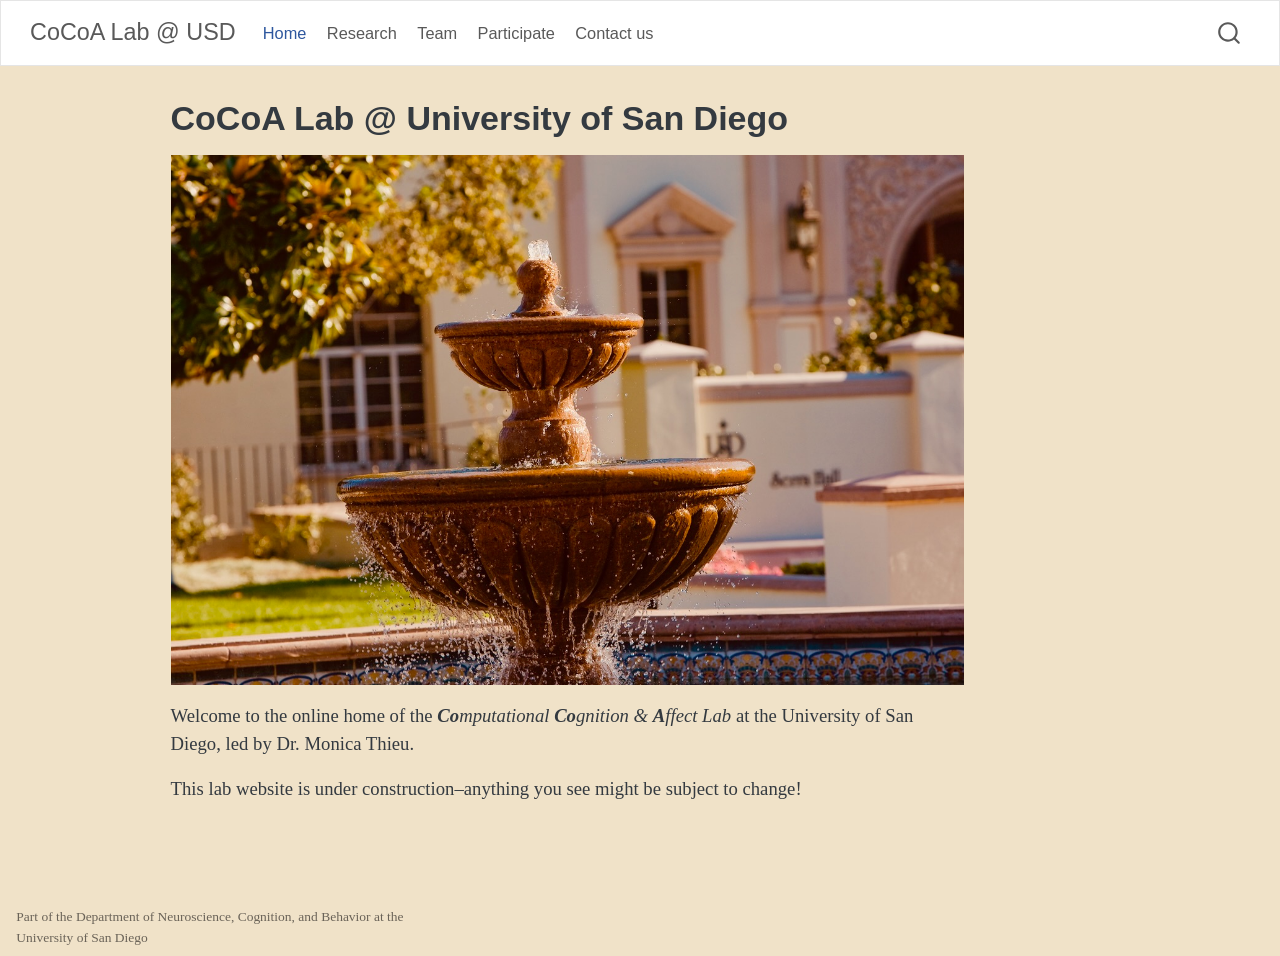
==== index.html @ 2b6c4a7b "Built site for gh-pages" ====
<!DOCTYPE html>
<html xmlns="http://www.w3.org/1999/xhtml" lang="en" xml:lang="en"><head>

<meta charset="utf-8">
<meta name="generator" content="quarto-1.6.42">

<meta name="viewport" content="width=device-width, initial-scale=1.0, user-scalable=yes">


<title>CoCoA Lab @ University of San Diego – CoCoA Lab @ USD</title>
<style>
code{white-space: pre-wrap;}
span.smallcaps{font-variant: small-caps;}
div.columns{display: flex; gap: min(4vw, 1.5em);}
div.column{flex: auto; overflow-x: auto;}
div.hanging-indent{margin-left: 1.5em; text-indent: -1.5em;}
ul.task-list{list-style: none;}
ul.task-list li input[type="checkbox"] {
  width: 0.8em;
  margin: 0 0.8em 0.2em -1em; /* quarto-specific, see https://github.com/quarto-dev/quarto-cli/issues/4556 */ 
  vertical-align: middle;
}
</style>


<script src="site_libs/quarto-nav/quarto-nav.js"></script>
<script src="site_libs/quarto-nav/headroom.min.js"></script>
<script src="site_libs/clipboard/clipboard.min.js"></script>
<script src="site_libs/quarto-search/autocomplete.umd.js"></script>
<script src="site_libs/quarto-search/fuse.min.js"></script>
<script src="site_libs/quarto-search/quarto-search.js"></script>
<meta name="quarto:offset" content="./">
<script src="site_libs/quarto-html/quarto.js"></script>
<script src="site_libs/quarto-html/popper.min.js"></script>
<script src="site_libs/quarto-html/tippy.umd.min.js"></script>
<script src="site_libs/quarto-html/anchor.min.js"></script>
<link href="site_libs/quarto-html/tippy.css" rel="stylesheet">
<link href="site_libs/quarto-html/quarto-syntax-highlighting-2f5df379a58b258e96c21c0638c20c03.css" rel="stylesheet" id="quarto-text-highlighting-styles">
<script src="site_libs/bootstrap/bootstrap.min.js"></script>
<link href="site_libs/bootstrap/bootstrap-icons.css" rel="stylesheet">
<link href="site_libs/bootstrap/bootstrap-fecd512067ba135b02b8ab2ca2251ede.min.css" rel="stylesheet" append-hash="true" id="quarto-bootstrap" data-mode="light">
<script id="quarto-search-options" type="application/json">{
  "location": "navbar",
  "copy-button": false,
  "collapse-after": 3,
  "panel-placement": "end",
  "type": "overlay",
  "limit": 50,
  "keyboard-shortcut": [
    "f",
    "/",
    "s"
  ],
  "show-item-context": false,
  "language": {
    "search-no-results-text": "No results",
    "search-matching-documents-text": "matching documents",
    "search-copy-link-title": "Copy link to search",
    "search-hide-matches-text": "Hide additional matches",
    "search-more-match-text": "more match in this document",
    "search-more-matches-text": "more matches in this document",
    "search-clear-button-title": "Clear",
    "search-text-placeholder": "",
    "search-detached-cancel-button-title": "Cancel",
    "search-submit-button-title": "Submit",
    "search-label": "Search"
  }
}</script>


<link rel="stylesheet" href="styles.css">
</head>

<body class="nav-fixed">

<div id="quarto-search-results"></div>
  <header id="quarto-header" class="headroom fixed-top">
    <nav class="navbar navbar-expand-lg " data-bs-theme="dark">
      <div class="navbar-container container-fluid">
      <div class="navbar-brand-container mx-auto">
    <a class="navbar-brand" href="./index.html">
    <span class="navbar-title">CoCoA Lab @ USD</span>
    </a>
  </div>
            <div id="quarto-search" class="" title="Search"></div>
          <button class="navbar-toggler" type="button" data-bs-toggle="collapse" data-bs-target="#navbarCollapse" aria-controls="navbarCollapse" role="menu" aria-expanded="false" aria-label="Toggle navigation" onclick="if (window.quartoToggleHeadroom) { window.quartoToggleHeadroom(); }">
  <span class="navbar-toggler-icon"></span>
</button>
          <div class="collapse navbar-collapse" id="navbarCollapse">
            <ul class="navbar-nav navbar-nav-scroll me-auto">
  <li class="nav-item">
    <a class="nav-link active" href="./index.html" aria-current="page"> 
<span class="menu-text">Home</span></a>
  </li>  
  <li class="nav-item">
    <a class="nav-link" href="./research.html"> 
<span class="menu-text">Research</span></a>
  </li>  
  <li class="nav-item">
    <a class="nav-link" href="./team.html"> 
<span class="menu-text">Team</span></a>
  </li>  
  <li class="nav-item">
    <a class="nav-link" href="./participate.html"> 
<span class="menu-text">Participate</span></a>
  </li>  
  <li class="nav-item">
    <a class="nav-link" href="./contact.html"> 
<span class="menu-text">Contact us</span></a>
  </li>  
</ul>
          </div> <!-- /navcollapse -->
            <div class="quarto-navbar-tools">
</div>
      </div> <!-- /container-fluid -->
    </nav>
</header>
<!-- content -->
<div id="quarto-content" class="quarto-container page-columns page-rows-contents page-layout-article page-navbar">
<!-- sidebar -->
<!-- margin-sidebar -->
    <div id="quarto-margin-sidebar" class="sidebar margin-sidebar zindex-bottom">
        
    </div>
<!-- main -->
<main class="content" id="quarto-document-content">

<header id="title-block-header" class="quarto-title-block default">
<div class="quarto-title">
<h1 class="title">CoCoA Lab @ University of San Diego</h1>
</div>



<div class="quarto-title-meta">

    
  
    
  </div>
  


</header>


<p><img src="FJG-USD-2167.jpeg" class="img-fluid"></p>
<p>Welcome to the online home of the <em><strong>Co</strong>mputational <strong>Co</strong>gnition &amp; <strong>A</strong>ffect Lab</em> at the University of San Diego, led by Dr.&nbsp;Monica Thieu.</p>
<p>This lab website is under construction–anything you see might be subject to change!</p>



</main> <!-- /main -->
<script id="quarto-html-after-body" type="application/javascript">
window.document.addEventListener("DOMContentLoaded", function (event) {
  const toggleBodyColorMode = (bsSheetEl) => {
    const mode = bsSheetEl.getAttribute("data-mode");
    const bodyEl = window.document.querySelector("body");
    if (mode === "dark") {
      bodyEl.classList.add("quarto-dark");
      bodyEl.classList.remove("quarto-light");
    } else {
      bodyEl.classList.add("quarto-light");
      bodyEl.classList.remove("quarto-dark");
    }
  }
  const toggleBodyColorPrimary = () => {
    const bsSheetEl = window.document.querySelector("link#quarto-bootstrap");
    if (bsSheetEl) {
      toggleBodyColorMode(bsSheetEl);
    }
  }
  toggleBodyColorPrimary();  
  const icon = "";
  const anchorJS = new window.AnchorJS();
  anchorJS.options = {
    placement: 'right',
    icon: icon
  };
  anchorJS.add('.anchored');
  const isCodeAnnotation = (el) => {
    for (const clz of el.classList) {
      if (clz.startsWith('code-annotation-')) {                     
        return true;
      }
    }
    return false;
  }
  const onCopySuccess = function(e) {
    // button target
    const button = e.trigger;
    // don't keep focus
    button.blur();
    // flash "checked"
    button.classList.add('code-copy-button-checked');
    var currentTitle = button.getAttribute("title");
    button.setAttribute("title", "Copied!");
    let tooltip;
    if (window.bootstrap) {
      button.setAttribute("data-bs-toggle", "tooltip");
      button.setAttribute("data-bs-placement", "left");
      button.setAttribute("data-bs-title", "Copied!");
      tooltip = new bootstrap.Tooltip(button, 
        { trigger: "manual", 
          customClass: "code-copy-button-tooltip",
          offset: [0, -8]});
      tooltip.show();    
    }
    setTimeout(function() {
      if (tooltip) {
        tooltip.hide();
        button.removeAttribute("data-bs-title");
        button.removeAttribute("data-bs-toggle");
        button.removeAttribute("data-bs-placement");
      }
      button.setAttribute("title", currentTitle);
      button.classList.remove('code-copy-button-checked');
    }, 1000);
    // clear code selection
    e.clearSelection();
  }
  const getTextToCopy = function(trigger) {
      const codeEl = trigger.previousElementSibling.cloneNode(true);
      for (const childEl of codeEl.children) {
        if (isCodeAnnotation(childEl)) {
          childEl.remove();
        }
      }
      return codeEl.innerText;
  }
  const clipboard = new window.ClipboardJS('.code-copy-button:not([data-in-quarto-modal])', {
    text: getTextToCopy
  });
  clipboard.on('success', onCopySuccess);
  if (window.document.getElementById('quarto-embedded-source-code-modal')) {
    const clipboardModal = new window.ClipboardJS('.code-copy-button[data-in-quarto-modal]', {
      text: getTextToCopy,
      container: window.document.getElementById('quarto-embedded-source-code-modal')
    });
    clipboardModal.on('success', onCopySuccess);
  }
    var localhostRegex = new RegExp(/^(?:http|https):\/\/localhost\:?[0-9]*\//);
    var mailtoRegex = new RegExp(/^mailto:/);
      var filterRegex = new RegExp('/' + window.location.host + '/');
    var isInternal = (href) => {
        return filterRegex.test(href) || localhostRegex.test(href) || mailtoRegex.test(href);
    }
    // Inspect non-navigation links and adorn them if external
 	var links = window.document.querySelectorAll('a[href]:not(.nav-link):not(.navbar-brand):not(.toc-action):not(.sidebar-link):not(.sidebar-item-toggle):not(.pagination-link):not(.no-external):not([aria-hidden]):not(.dropdown-item):not(.quarto-navigation-tool):not(.about-link)');
    for (var i=0; i<links.length; i++) {
      const link = links[i];
      if (!isInternal(link.href)) {
        // undo the damage that might have been done by quarto-nav.js in the case of
        // links that we want to consider external
        if (link.dataset.originalHref !== undefined) {
          link.href = link.dataset.originalHref;
        }
      }
    }
  function tippyHover(el, contentFn, onTriggerFn, onUntriggerFn) {
    const config = {
      allowHTML: true,
      maxWidth: 500,
      delay: 100,
      arrow: false,
      appendTo: function(el) {
          return el.parentElement;
      },
      interactive: true,
      interactiveBorder: 10,
      theme: 'quarto',
      placement: 'bottom-start',
    };
    if (contentFn) {
      config.content = contentFn;
    }
    if (onTriggerFn) {
      config.onTrigger = onTriggerFn;
    }
    if (onUntriggerFn) {
      config.onUntrigger = onUntriggerFn;
    }
    window.tippy(el, config); 
  }
  const noterefs = window.document.querySelectorAll('a[role="doc-noteref"]');
  for (var i=0; i<noterefs.length; i++) {
    const ref = noterefs[i];
    tippyHover(ref, function() {
      // use id or data attribute instead here
      let href = ref.getAttribute('data-footnote-href') || ref.getAttribute('href');
      try { href = new URL(href).hash; } catch {}
      const id = href.replace(/^#\/?/, "");
      const note = window.document.getElementById(id);
      if (note) {
        return note.innerHTML;
      } else {
        return "";
      }
    });
  }
  const xrefs = window.document.querySelectorAll('a.quarto-xref');
  const processXRef = (id, note) => {
    // Strip column container classes
    const stripColumnClz = (el) => {
      el.classList.remove("page-full", "page-columns");
      if (el.children) {
        for (const child of el.children) {
          stripColumnClz(child);
        }
      }
    }
    stripColumnClz(note)
    if (id === null || id.startsWith('sec-')) {
      // Special case sections, only their first couple elements
      const container = document.createElement("div");
      if (note.children && note.children.length > 2) {
        container.appendChild(note.children[0].cloneNode(true));
        for (let i = 1; i < note.children.length; i++) {
          const child = note.children[i];
          if (child.tagName === "P" && child.innerText === "") {
            continue;
          } else {
            container.appendChild(child.cloneNode(true));
            break;
          }
        }
        if (window.Quarto?.typesetMath) {
          window.Quarto.typesetMath(container);
        }
        return container.innerHTML
      } else {
        if (window.Quarto?.typesetMath) {
          window.Quarto.typesetMath(note);
        }
        return note.innerHTML;
      }
    } else {
      // Remove any anchor links if they are present
      const anchorLink = note.querySelector('a.anchorjs-link');
      if (anchorLink) {
        anchorLink.remove();
      }
      if (window.Quarto?.typesetMath) {
        window.Quarto.typesetMath(note);
      }
      if (note.classList.contains("callout")) {
        return note.outerHTML;
      } else {
        return note.innerHTML;
      }
    }
  }
  for (var i=0; i<xrefs.length; i++) {
    const xref = xrefs[i];
    tippyHover(xref, undefined, function(instance) {
      instance.disable();
      let url = xref.getAttribute('href');
      let hash = undefined; 
      if (url.startsWith('#')) {
        hash = url;
      } else {
        try { hash = new URL(url).hash; } catch {}
      }
      if (hash) {
        const id = hash.replace(/^#\/?/, "");
        const note = window.document.getElementById(id);
        if (note !== null) {
          try {
            const html = processXRef(id, note.cloneNode(true));
            instance.setContent(html);
          } finally {
            instance.enable();
            instance.show();
          }
        } else {
          // See if we can fetch this
          fetch(url.split('#')[0])
          .then(res => res.text())
          .then(html => {
            const parser = new DOMParser();
            const htmlDoc = parser.parseFromString(html, "text/html");
            const note = htmlDoc.getElementById(id);
            if (note !== null) {
              const html = processXRef(id, note);
              instance.setContent(html);
            } 
          }).finally(() => {
            instance.enable();
            instance.show();
          });
        }
      } else {
        // See if we can fetch a full url (with no hash to target)
        // This is a special case and we should probably do some content thinning / targeting
        fetch(url)
        .then(res => res.text())
        .then(html => {
          const parser = new DOMParser();
          const htmlDoc = parser.parseFromString(html, "text/html");
          const note = htmlDoc.querySelector('main.content');
          if (note !== null) {
            // This should only happen for chapter cross references
            // (since there is no id in the URL)
            // remove the first header
            if (note.children.length > 0 && note.children[0].tagName === "HEADER") {
              note.children[0].remove();
            }
            const html = processXRef(null, note);
            instance.setContent(html);
          } 
        }).finally(() => {
          instance.enable();
          instance.show();
        });
      }
    }, function(instance) {
    });
  }
      let selectedAnnoteEl;
      const selectorForAnnotation = ( cell, annotation) => {
        let cellAttr = 'data-code-cell="' + cell + '"';
        let lineAttr = 'data-code-annotation="' +  annotation + '"';
        const selector = 'span[' + cellAttr + '][' + lineAttr + ']';
        return selector;
      }
      const selectCodeLines = (annoteEl) => {
        const doc = window.document;
        const targetCell = annoteEl.getAttribute("data-target-cell");
        const targetAnnotation = annoteEl.getAttribute("data-target-annotation");
        const annoteSpan = window.document.querySelector(selectorForAnnotation(targetCell, targetAnnotation));
        const lines = annoteSpan.getAttribute("data-code-lines").split(",");
        const lineIds = lines.map((line) => {
          return targetCell + "-" + line;
        })
        let top = null;
        let height = null;
        let parent = null;
        if (lineIds.length > 0) {
            //compute the position of the single el (top and bottom and make a div)
            const el = window.document.getElementById(lineIds[0]);
            top = el.offsetTop;
            height = el.offsetHeight;
            parent = el.parentElement.parentElement;
          if (lineIds.length > 1) {
            const lastEl = window.document.getElementById(lineIds[lineIds.length - 1]);
            const bottom = lastEl.offsetTop + lastEl.offsetHeight;
            height = bottom - top;
          }
          if (top !== null && height !== null && parent !== null) {
            // cook up a div (if necessary) and position it 
            let div = window.document.getElementById("code-annotation-line-highlight");
            if (div === null) {
              div = window.document.createElement("div");
              div.setAttribute("id", "code-annotation-line-highlight");
              div.style.position = 'absolute';
              parent.appendChild(div);
            }
            div.style.top = top - 2 + "px";
            div.style.height = height + 4 + "px";
            div.style.left = 0;
            let gutterDiv = window.document.getElementById("code-annotation-line-highlight-gutter");
            if (gutterDiv === null) {
              gutterDiv = window.document.createElement("div");
              gutterDiv.setAttribute("id", "code-annotation-line-highlight-gutter");
              gutterDiv.style.position = 'absolute';
              const codeCell = window.document.getElementById(targetCell);
              const gutter = codeCell.querySelector('.code-annotation-gutter');
              gutter.appendChild(gutterDiv);
            }
            gutterDiv.style.top = top - 2 + "px";
            gutterDiv.style.height = height + 4 + "px";
          }
          selectedAnnoteEl = annoteEl;
        }
      };
      const unselectCodeLines = () => {
        const elementsIds = ["code-annotation-line-highlight", "code-annotation-line-highlight-gutter"];
        elementsIds.forEach((elId) => {
          const div = window.document.getElementById(elId);
          if (div) {
            div.remove();
          }
        });
        selectedAnnoteEl = undefined;
      };
        // Handle positioning of the toggle
    window.addEventListener(
      "resize",
      throttle(() => {
        elRect = undefined;
        if (selectedAnnoteEl) {
          selectCodeLines(selectedAnnoteEl);
        }
      }, 10)
    );
    function throttle(fn, ms) {
    let throttle = false;
    let timer;
      return (...args) => {
        if(!throttle) { // first call gets through
            fn.apply(this, args);
            throttle = true;
        } else { // all the others get throttled
            if(timer) clearTimeout(timer); // cancel #2
            timer = setTimeout(() => {
              fn.apply(this, args);
              timer = throttle = false;
            }, ms);
        }
      };
    }
      // Attach click handler to the DT
      const annoteDls = window.document.querySelectorAll('dt[data-target-cell]');
      for (const annoteDlNode of annoteDls) {
        annoteDlNode.addEventListener('click', (event) => {
          const clickedEl = event.target;
          if (clickedEl !== selectedAnnoteEl) {
            unselectCodeLines();
            const activeEl = window.document.querySelector('dt[data-target-cell].code-annotation-active');
            if (activeEl) {
              activeEl.classList.remove('code-annotation-active');
            }
            selectCodeLines(clickedEl);
            clickedEl.classList.add('code-annotation-active');
          } else {
            // Unselect the line
            unselectCodeLines();
            clickedEl.classList.remove('code-annotation-active');
          }
        });
      }
  const findCites = (el) => {
    const parentEl = el.parentElement;
    if (parentEl) {
      const cites = parentEl.dataset.cites;
      if (cites) {
        return {
          el,
          cites: cites.split(' ')
        };
      } else {
        return findCites(el.parentElement)
      }
    } else {
      return undefined;
    }
  };
  var bibliorefs = window.document.querySelectorAll('a[role="doc-biblioref"]');
  for (var i=0; i<bibliorefs.length; i++) {
    const ref = bibliorefs[i];
    const citeInfo = findCites(ref);
    if (citeInfo) {
      tippyHover(citeInfo.el, function() {
        var popup = window.document.createElement('div');
        citeInfo.cites.forEach(function(cite) {
          var citeDiv = window.document.createElement('div');
          citeDiv.classList.add('hanging-indent');
          citeDiv.classList.add('csl-entry');
          var biblioDiv = window.document.getElementById('ref-' + cite);
          if (biblioDiv) {
            citeDiv.innerHTML = biblioDiv.innerHTML;
          }
          popup.appendChild(citeDiv);
        });
        return popup.innerHTML;
      });
    }
  }
});
</script>
</div> <!-- /content -->
<footer class="footer">
  <div class="nav-footer">
    <div class="nav-footer-left">
<p>Part of the Department of Neuroscience, Cognition, and Behavior at the University of San Diego</p>
</div>   
    <div class="nav-footer-center">
      &nbsp;
    </div>
    <div class="nav-footer-right">
      &nbsp;
    </div>
  </div>
</footer>




</body></html>
---- site_libs/quarto-html/tippy.css ----
.tippy-box[data-animation=fade][data-state=hidden]{opacity:0}[data-tippy-root]{max-width:calc(100vw - 10px)}.tippy-box{position:relative;background-color:#333;color:#fff;border-radius:4px;font-size:14px;line-height:1.4;white-space:normal;outline:0;transition-property:transform,visibility,opacity}.tippy-box[data-placement^=top]>.tippy-arrow{bottom:0}.tippy-box[data-placement^=top]>.tippy-arrow:before{bottom:-7px;left:0;border-width:8px 8px 0;border-top-color:initial;transform-origin:center top}.tippy-box[data-placement^=bottom]>.tippy-arrow{top:0}.tippy-box[data-placement^=bottom]>.tippy-arrow:before{top:-7px;left:0;border-width:0 8px 8px;border-bottom-color:initial;transform-origin:center bottom}.tippy-box[data-placement^=left]>.tippy-arrow{right:0}.tippy-box[data-placement^=left]>.tippy-arrow:before{border-width:8px 0 8px 8px;border-left-color:initial;right:-7px;transform-origin:center left}.tippy-box[data-placement^=right]>.tippy-arrow{left:0}.tippy-box[data-placement^=right]>.tippy-arrow:before{left:-7px;border-width:8px 8px 8px 0;border-right-color:initial;transform-origin:center right}.tippy-box[data-inertia][data-state=visible]{transition-timing-function:cubic-bezier(.54,1.5,.38,1.11)}.tippy-arrow{width:16px;height:16px;color:#333}.tippy-arrow:before{content:"";position:absolute;border-color:transparent;border-style:solid}.tippy-content{position:relative;padding:5px 9px;z-index:1}
---- site_libs/quarto-html/quarto-syntax-highlighting-2f5df379a58b258e96c21c0638c20c03.css ----
/* quarto syntax highlight colors */
:root {
  --quarto-hl-ot-color: #003B4F;
  --quarto-hl-at-color: #657422;
  --quarto-hl-ss-color: #20794D;
  --quarto-hl-an-color: #5E5E5E;
  --quarto-hl-fu-color: #4758AB;
  --quarto-hl-st-color: #20794D;
  --quarto-hl-cf-color: #003B4F;
  --quarto-hl-op-color: #5E5E5E;
  --quarto-hl-er-color: #AD0000;
  --quarto-hl-bn-color: #AD0000;
  --quarto-hl-al-color: #AD0000;
  --quarto-hl-va-color: #111111;
  --quarto-hl-bu-color: inherit;
  --quarto-hl-ex-color: inherit;
  --quarto-hl-pp-color: #AD0000;
  --quarto-hl-in-color: #5E5E5E;
  --quarto-hl-vs-color: #20794D;
  --quarto-hl-wa-color: #5E5E5E;
  --quarto-hl-do-color: #5E5E5E;
  --quarto-hl-im-color: #00769E;
  --quarto-hl-ch-color: #20794D;
  --quarto-hl-dt-color: #AD0000;
  --quarto-hl-fl-color: #AD0000;
  --quarto-hl-co-color: #5E5E5E;
  --quarto-hl-cv-color: #5E5E5E;
  --quarto-hl-cn-color: #8f5902;
  --quarto-hl-sc-color: #5E5E5E;
  --quarto-hl-dv-color: #AD0000;
  --quarto-hl-kw-color: #003B4F;
}

/* other quarto variables */
:root {
  --quarto-font-monospace: SFMono-Regular, Menlo, Monaco, Consolas, "Liberation Mono", "Courier New", monospace;
}

pre > code.sourceCode > span {
  color: #003B4F;
}

code span {
  color: #003B4F;
}

code.sourceCode > span {
  color: #003B4F;
}

div.sourceCode,
div.sourceCode pre.sourceCode {
  color: #003B4F;
}

code span.ot {
  color: #003B4F;
  font-style: inherit;
}

code span.at {
  color: #657422;
  font-style: inherit;
}

code span.ss {
  color: #20794D;
  font-style: inherit;
}

code span.an {
  color: #5E5E5E;
  font-style: inherit;
}

code span.fu {
  color: #4758AB;
  font-style: inherit;
}

code span.st {
  color: #20794D;
  font-style: inherit;
}

code span.cf {
  color: #003B4F;
  font-weight: bold;
  font-style: inherit;
}

code span.op {
  color: #5E5E5E;
  font-style: inherit;
}

code span.er {
  color: #AD0000;
  font-style: inherit;
}

code span.bn {
  color: #AD0000;
  font-style: inherit;
}

code span.al {
  color: #AD0000;
  font-style: inherit;
}

code span.va {
  color: #111111;
  font-style: inherit;
}

code span.bu {
  font-style: inherit;
}

code span.ex {
  font-style: inherit;
}

code span.pp {
  color: #AD0000;
  font-style: inherit;
}

code span.in {
  color: #5E5E5E;
  font-style: inherit;
}

code span.vs {
  color: #20794D;
  font-style: inherit;
}

code span.wa {
  color: #5E5E5E;
  font-style: italic;
}

code span.do {
  color: #5E5E5E;
  font-style: italic;
}

code span.im {
  color: #00769E;
  font-style: inherit;
}

code span.ch {
  color: #20794D;
  font-style: inherit;
}

code span.dt {
  color: #AD0000;
  font-style: inherit;
}

code span.fl {
  color: #AD0000;
  font-style: inherit;
}

code span.co {
  color: #5E5E5E;
  font-style: inherit;
}

code span.cv {
  color: #5E5E5E;
  font-style: italic;
}

code span.cn {
  color: #8f5902;
  font-style: inherit;
}

code span.sc {
  color: #5E5E5E;
  font-style: inherit;
}

code span.dv {
  color: #AD0000;
  font-style: inherit;
}

code span.kw {
  color: #003B4F;
  font-weight: bold;
  font-style: inherit;
}

.prevent-inlining {
  content: "</";
}

/*# sourceMappingURL=35eb38a806ee71ea6d2563be2308c832.css.map */
---- styles.css ----
/* css styles */
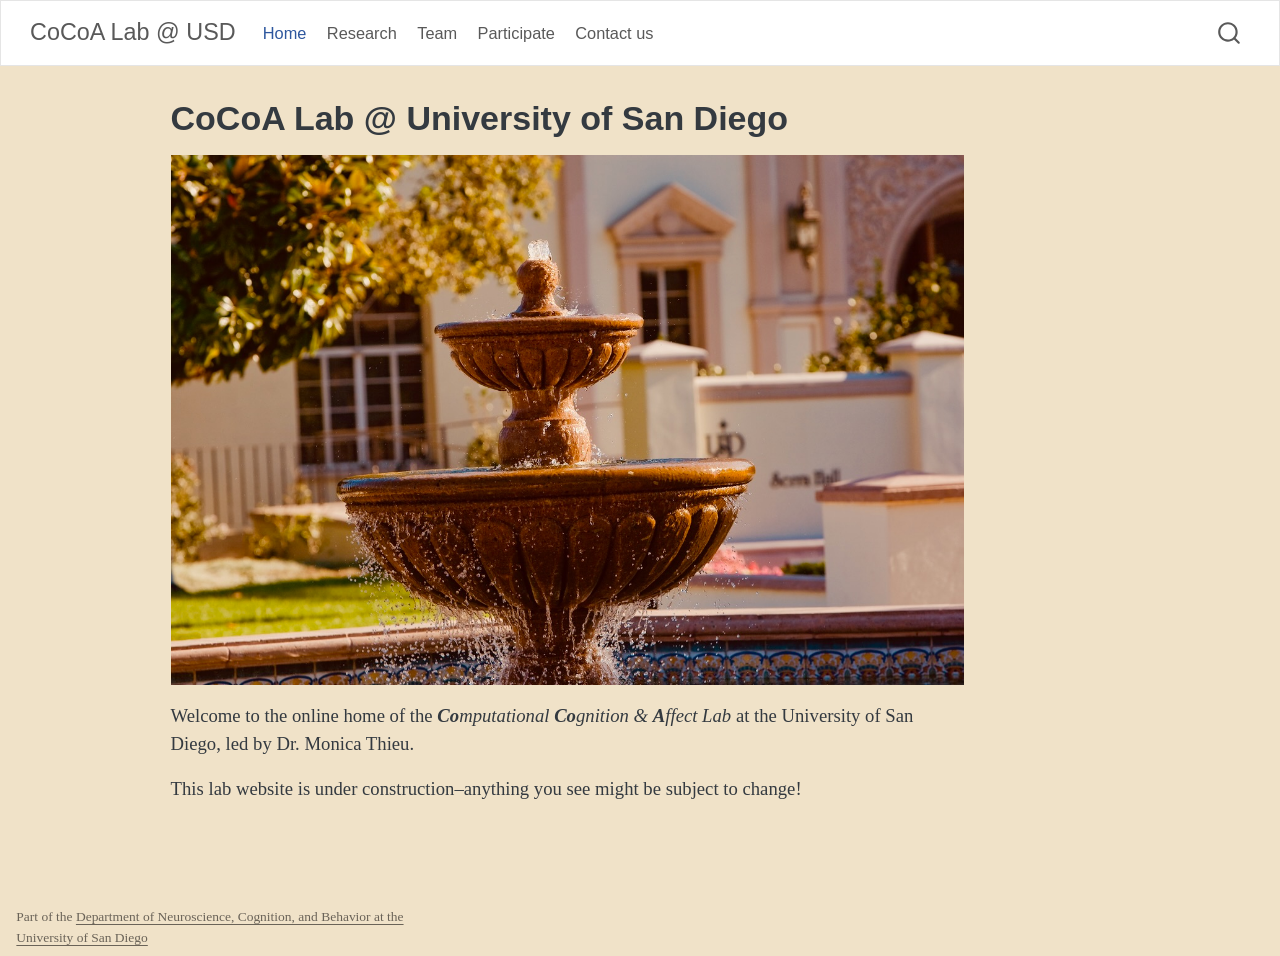
==== commit 1fa40aac: "Built site for gh-pages" ====
--- a/index.html
+++ b/index.html
@@ -38,7 +38,7 @@
 <link href="site_libs/quarto-html/quarto-syntax-highlighting-2f5df379a58b258e96c21c0638c20c03.css" rel="stylesheet" id="quarto-text-highlighting-styles">
 <script src="site_libs/bootstrap/bootstrap.min.js"></script>
 <link href="site_libs/bootstrap/bootstrap-icons.css" rel="stylesheet">
-<link href="site_libs/bootstrap/bootstrap-fecd512067ba135b02b8ab2ca2251ede.min.css" rel="stylesheet" append-hash="true" id="quarto-bootstrap" data-mode="light">
+<link href="site_libs/bootstrap/bootstrap-e31651451b1adc1ac1e393b23e12a08d.min.css" rel="stylesheet" append-hash="true" id="quarto-bootstrap" data-mode="light">
 <script id="quarto-search-options" type="application/json">{
   "location": "navbar",
   "copy-button": false,
@@ -241,7 +241,7 @@
   }
     var localhostRegex = new RegExp(/^(?:http|https):\/\/localhost\:?[0-9]*\//);
     var mailtoRegex = new RegExp(/^mailto:/);
-      var filterRegex = new RegExp('/' + window.location.host + '/');
+      var filterRegex = new RegExp("https:\/\/monicathieu\.github\.io\/lab-website\/");
     var isInternal = (href) => {
         return filterRegex.test(href) || localhostRegex.test(href) || mailtoRegex.test(href);
     }
@@ -572,7 +572,7 @@
 <footer class="footer">
   <div class="nav-footer">
     <div class="nav-footer-left">
-<p>Part of the Department of Neuroscience, Cognition, and Behavior at the University of San Diego</p>
+<p>Part of the <a href="https://www.sandiego.edu/cas/neuroscience-cognition-behavior/">Department of Neuroscience, Cognition, and Behavior at the University of San Diego</a></p>
 </div>   
     <div class="nav-footer-center">
       &nbsp;
